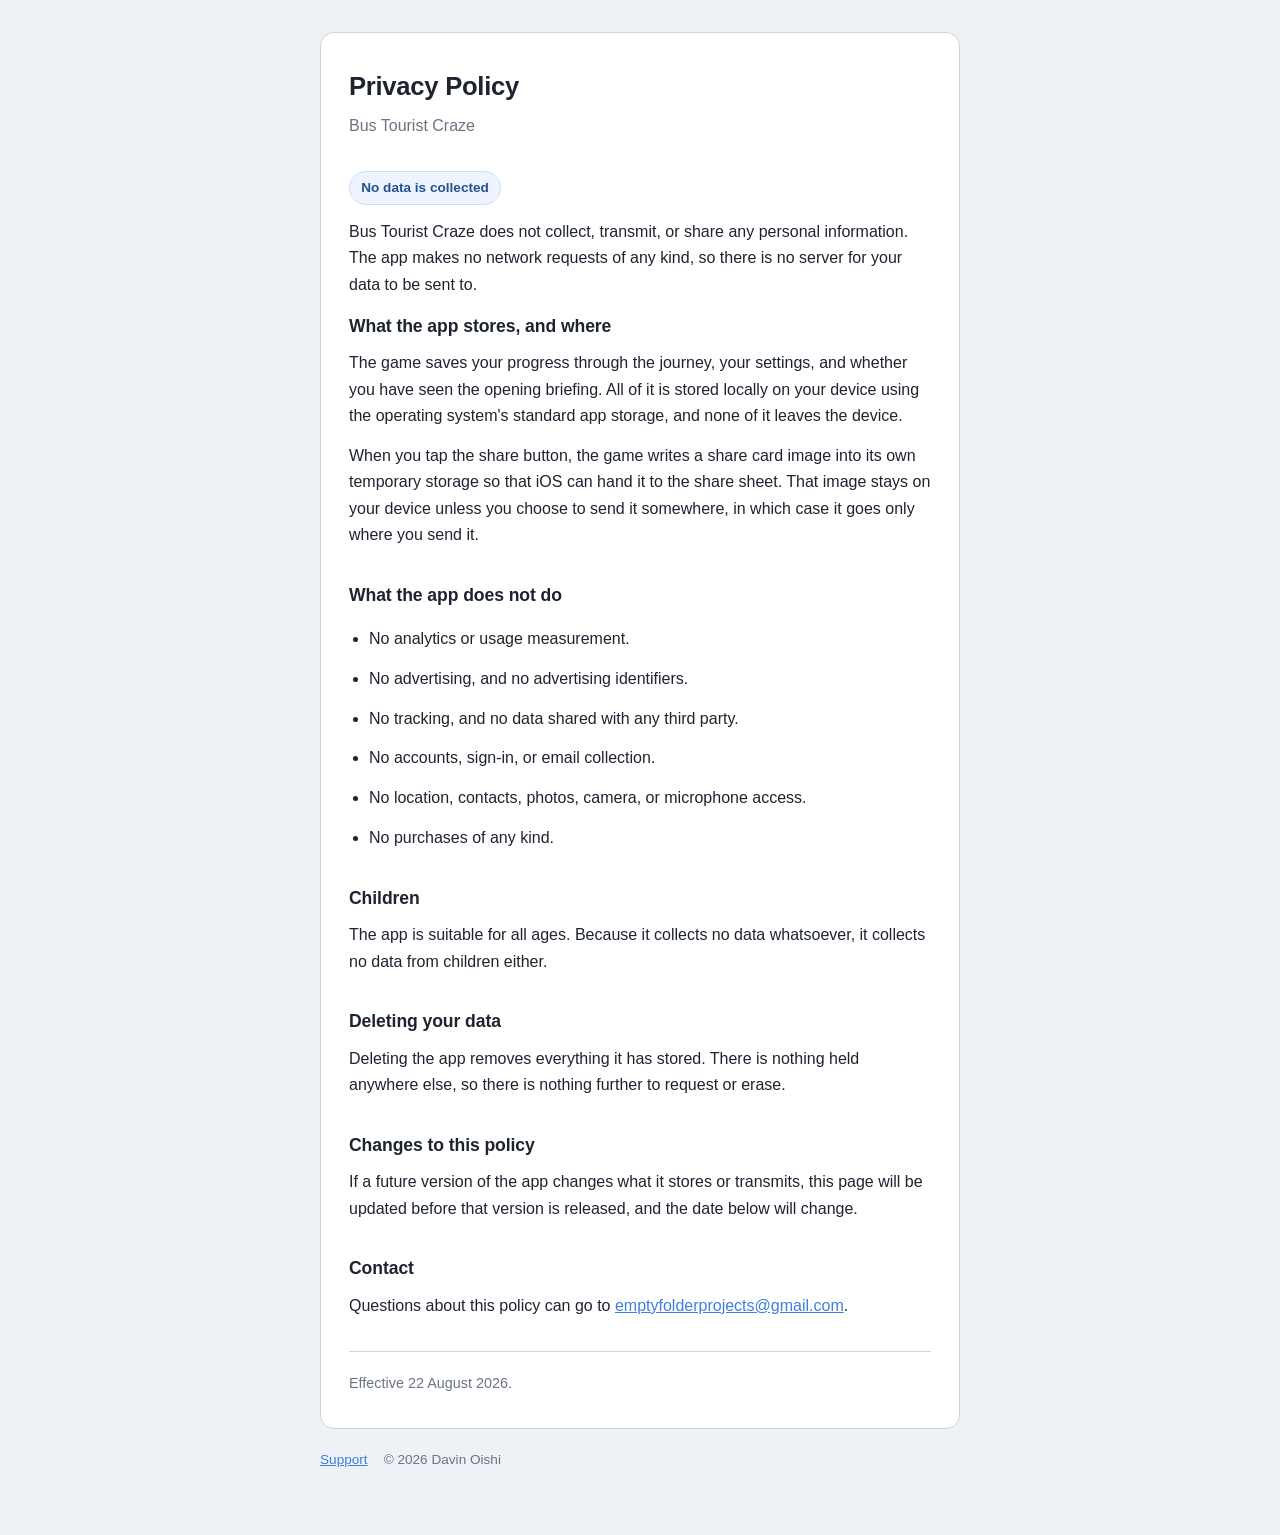
==== privacy.html @ 3d949810 "Support and privacy policy pages for Bus Tourist Craze" ====
<!DOCTYPE html>
<html lang="en">
<head>
<meta charset="utf-8">
<meta name="viewport" content="width=device-width, initial-scale=1">
<title>Bus Tourist Craze — Privacy Policy</title>
<meta name="description" content="Privacy policy for Bus Tourist Craze. No data is collected, and the app makes no network requests.">
<link rel="stylesheet" href="style.css">
</head>
<body>
<main>
  <header>
    <h1>Privacy Policy</h1>
    <p class="tagline">Bus Tourist Craze</p>
  </header>

  <p><span class="stamp">No data is collected</span></p>

  <p>
    Bus Tourist Craze does not collect, transmit, or share any personal
    information. The app makes no network requests of any kind, so there is no
    server for your data to be sent to.
  </p>

  <h2>What the app stores, and where</h2>
  <p>
    The game saves your progress through the journey, your settings, and whether
    you have seen the opening briefing. All of it is stored locally on your device
    using the operating system's standard app storage, and none of it leaves the
    device.
  </p>
  <p>
    When you tap the share button, the game writes a share card image into its own
    temporary storage so that iOS can hand it to the share sheet. That image stays
    on your device unless you choose to send it somewhere, in which case it goes
    only where you send it.
  </p>

  <h2>What the app does not do</h2>
  <ul>
    <li>No analytics or usage measurement.</li>
    <li>No advertising, and no advertising identifiers.</li>
    <li>No tracking, and no data shared with any third party.</li>
    <li>No accounts, sign-in, or email collection.</li>
    <li>No location, contacts, photos, camera, or microphone access.</li>
    <li>No purchases of any kind.</li>
  </ul>

  <h2>Children</h2>
  <p>
    The app is suitable for all ages. Because it collects no data whatsoever, it
    collects no data from children either.
  </p>

  <h2>Deleting your data</h2>
  <p>
    Deleting the app removes everything it has stored. There is nothing held
    anywhere else, so there is nothing further to request or erase.
  </p>

  <h2>Changes to this policy</h2>
  <p>
    If a future version of the app changes what it stores or transmits, this page
    will be updated before that version is released, and the date below will
    change.
  </p>

  <h2>Contact</h2>
  <p>
    Questions about this policy can go to
    <a href="mailto:emptyfolderprojects@gmail.com">emptyfolderprojects@gmail.com</a>.
  </p>

  <div class="updated">
    Effective 22 August 2026.
  </div>
</main>

<footer>
  <a href="index.html">Support</a>
  <span>© 2026 Davin Oishi</span>
</footer>
</body>
</html>
---- style.css ----
/* The game's own palette, from web/style.css, so the pages read as part of the
   same thing rather than a generic legal boilerplate page. */
:root {
  --bg: #eef1f6;
  --panel: #ffffff;
  --ink: #1d2430;
  --muted: #6b7482;
  --line: #cdd4de;
  --azure: #3d7fe0;
  --amber: #e8a72c;
}

* { box-sizing: border-box; }

body {
  margin: 0;
  padding: 2rem 1.25rem 4rem;
  background: var(--bg);
  color: var(--ink);
  font: 16px/1.65 -apple-system, BlinkMacSystemFont, "Segoe UI", Roboto,
        "Helvetica Neue", Arial, sans-serif;
  -webkit-text-size-adjust: 100%;
}

main {
  max-width: 40rem;
  margin: 0 auto;
  background: var(--panel);
  border: 1px solid var(--line);
  border-radius: 14px;
  padding: 2rem 1.75rem;
}

header { margin-bottom: 2rem; }

h1 {
  margin: 0 0 .35rem;
  font-size: 1.6rem;
  letter-spacing: -0.01em;
}

.tagline { margin: 0; color: var(--muted); }

h2 {
  margin: 2rem 0 .6rem;
  font-size: 1.1rem;
  letter-spacing: -0.005em;
}

h2:first-of-type { margin-top: 0; }

p, li { margin: 0 0 .85rem; }

ul { padding-left: 1.25rem; }

a { color: var(--azure); }

a:hover { text-decoration: none; }

.stamp {
  display: inline-block;
  padding: .3rem .7rem;
  border-radius: 999px;
  background: #eef4ff;
  border: 1px solid #cddffa;
  color: #24508f;
  font-size: .85rem;
  font-weight: 600;
}

footer {
  max-width: 40rem;
  margin: 1.25rem auto 0;
  color: var(--muted);
  font-size: .85rem;
  display: flex;
  gap: 1rem;
  flex-wrap: wrap;
}

.updated {
  margin-top: 2rem;
  padding-top: 1.25rem;
  border-top: 1px solid var(--line);
  color: var(--muted);
  font-size: .9rem;
}

@media (prefers-color-scheme: dark) {
  :root {
    --bg: #171b22;
    --panel: #1f242d;
    --ink: #e7ebf2;
    --muted: #9aa4b2;
    --line: #333c49;
  }
  .stamp { background: #1c2a42; border-color: #2c4468; color: #9ec2f7; }
  a { color: #7fb0f5; }
}
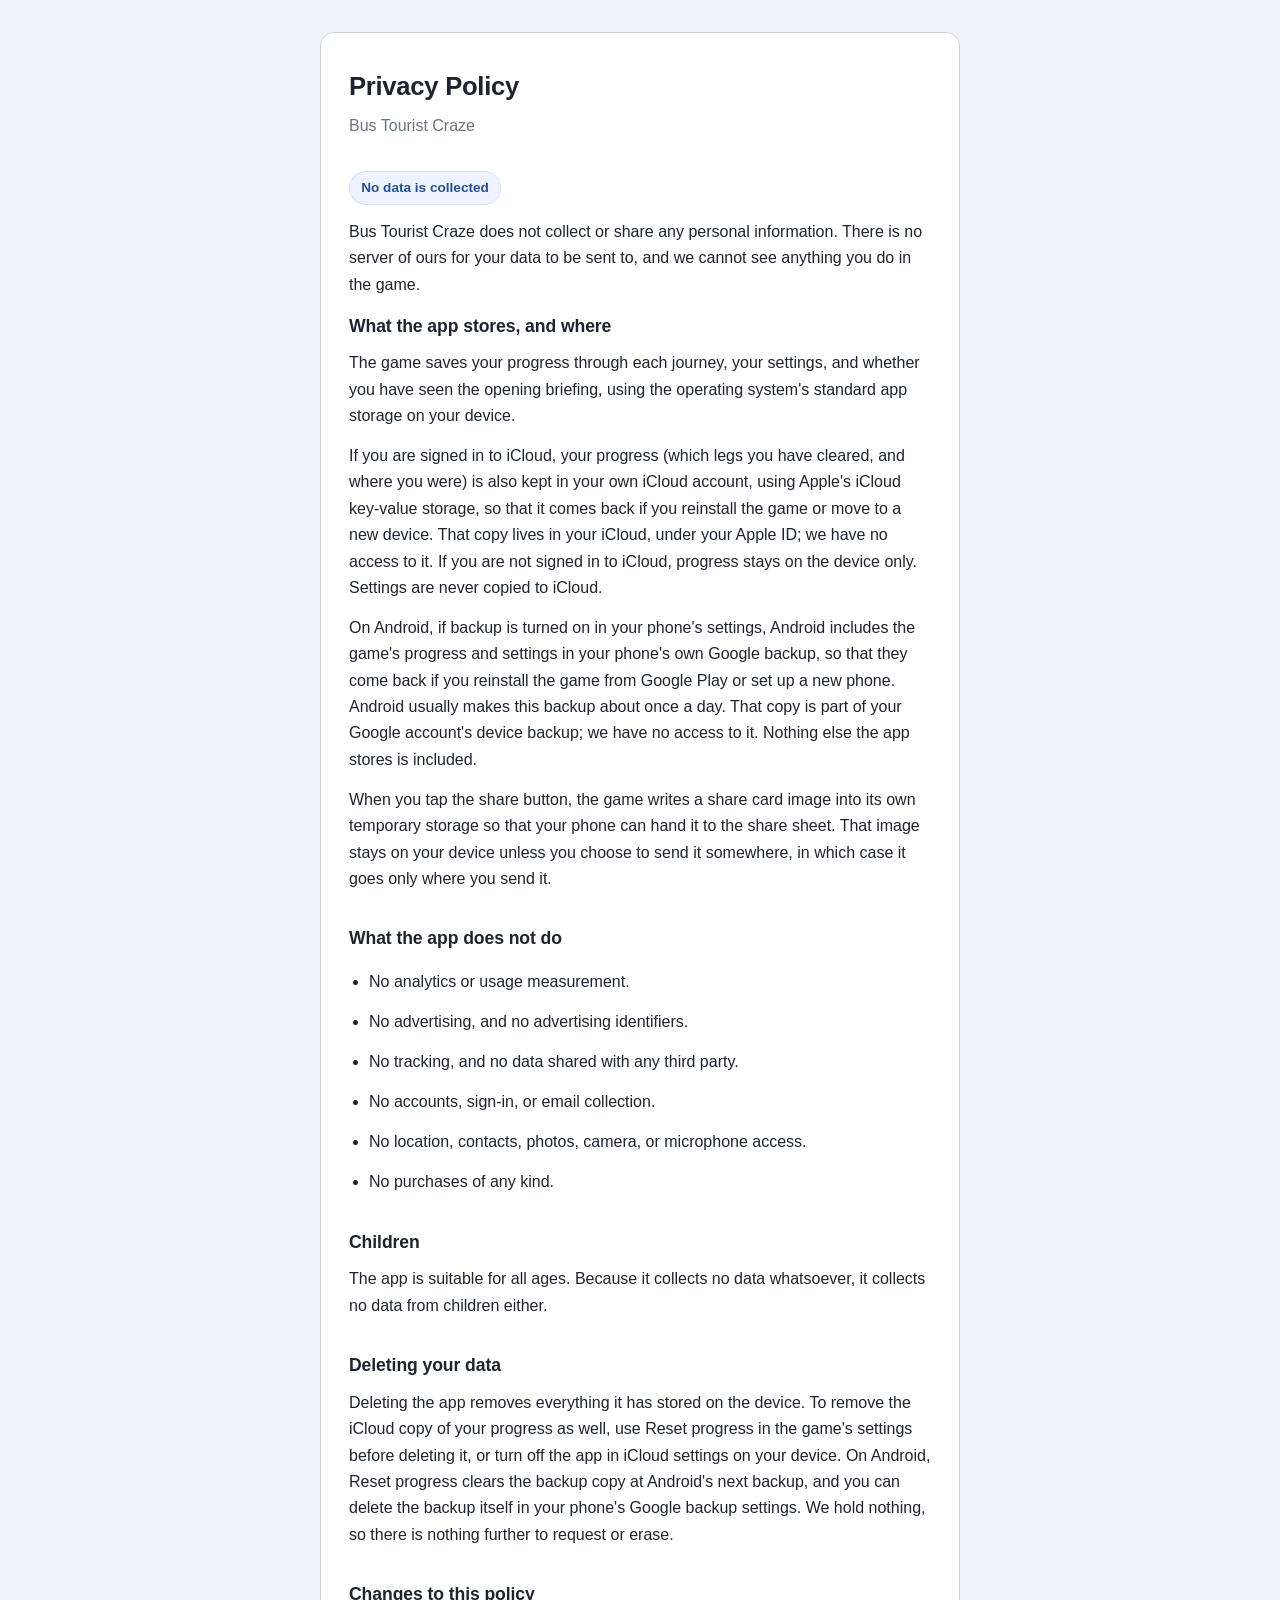
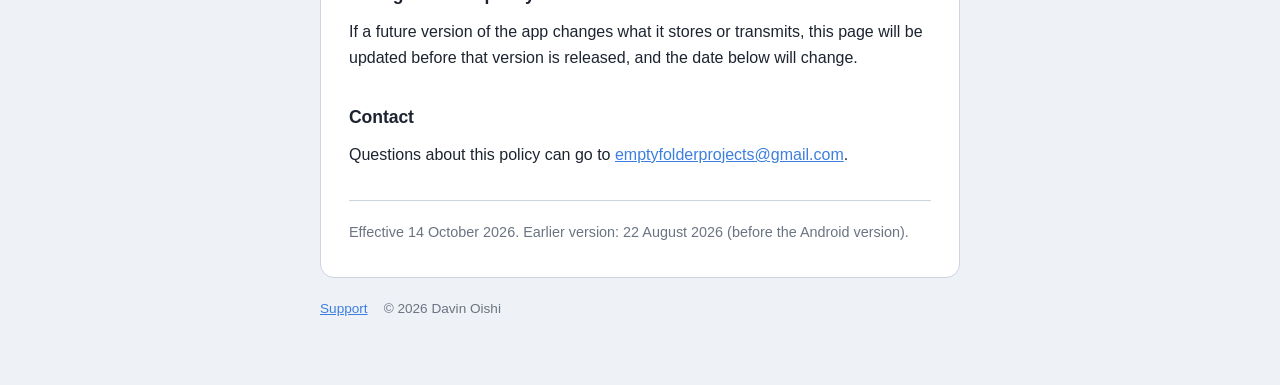
==== commit 07e67a67: "Privacy policy: iCloud backup (iOS 1.1) and Android backup Copied from the game repo's store/site/pr" ====
--- a/privacy.html
+++ b/privacy.html
@@ -4,7 +4,7 @@
 <meta charset="utf-8">
 <meta name="viewport" content="width=device-width, initial-scale=1">
 <title>Bus Tourist Craze — Privacy Policy</title>
-<meta name="description" content="Privacy policy for Bus Tourist Craze. No data is collected, and the app makes no network requests.">
+<meta name="description" content="Privacy policy for Bus Tourist Craze. No data is collected. Progress is kept on your device and, if you use iCloud or Android backup, in your own backup.">
 <link rel="stylesheet" href="style.css">
 </head>
 <body>
@@ -17,21 +17,36 @@
   <p><span class="stamp">No data is collected</span></p>
 
   <p>
-    Bus Tourist Craze does not collect, transmit, or share any personal
-    information. The app makes no network requests of any kind, so there is no
-    server for your data to be sent to.
+    Bus Tourist Craze does not collect or share any personal information. There
+    is no server of ours for your data to be sent to, and we cannot see anything
+    you do in the game.
   </p>
 
   <h2>What the app stores, and where</h2>
   <p>
-    The game saves your progress through the journey, your settings, and whether
-    you have seen the opening briefing. All of it is stored locally on your device
-    using the operating system's standard app storage, and none of it leaves the
-    device.
+    The game saves your progress through each journey, your settings, and whether
+    you have seen the opening briefing, using the operating system's standard app
+    storage on your device.
+  </p>
+  <p>
+    If you are signed in to iCloud, your progress (which legs you have cleared, and
+    where you were) is also kept in your own iCloud account, using Apple's iCloud
+    key-value storage, so that it comes back if you reinstall the game or move to a
+    new device. That copy lives in your iCloud, under your Apple ID; we have no
+    access to it. If you are not signed in to iCloud, progress stays on the device
+    only. Settings are never copied to iCloud.
+  </p>
+  <p>
+    On Android, if backup is turned on in your phone's settings, Android includes the
+    game's progress and settings in your phone's own Google backup, so that they come
+    back if you reinstall the game from Google Play or set up a new phone. Android
+    usually makes this backup about once a day. That copy is part of your Google
+    account's device backup; we have no access to it. Nothing else the app stores is
+    included.
   </p>
   <p>
     When you tap the share button, the game writes a share card image into its own
-    temporary storage so that iOS can hand it to the share sheet. That image stays
+    temporary storage so that your phone can hand it to the share sheet. That image stays
     on your device unless you choose to send it somewhere, in which case it goes
     only where you send it.
   </p>
@@ -54,8 +69,12 @@
 
   <h2>Deleting your data</h2>
   <p>
-    Deleting the app removes everything it has stored. There is nothing held
-    anywhere else, so there is nothing further to request or erase.
+    Deleting the app removes everything it has stored on the device. To remove the
+    iCloud copy of your progress as well, use Reset progress in the game's
+    settings before deleting it, or turn off the app in iCloud settings on your
+    device. On Android, Reset progress clears the backup copy at Android's next
+    backup, and you can delete the backup itself in your phone's Google backup
+    settings. We hold nothing, so there is nothing further to request or erase.
   </p>
 
   <h2>Changes to this policy</h2>
@@ -72,7 +91,7 @@
   </p>
 
   <div class="updated">
-    Effective 22 August 2026.
+    Effective 14 October 2026. Earlier version: 22 August 2026 (before the Android version).
   </div>
 </main>
 
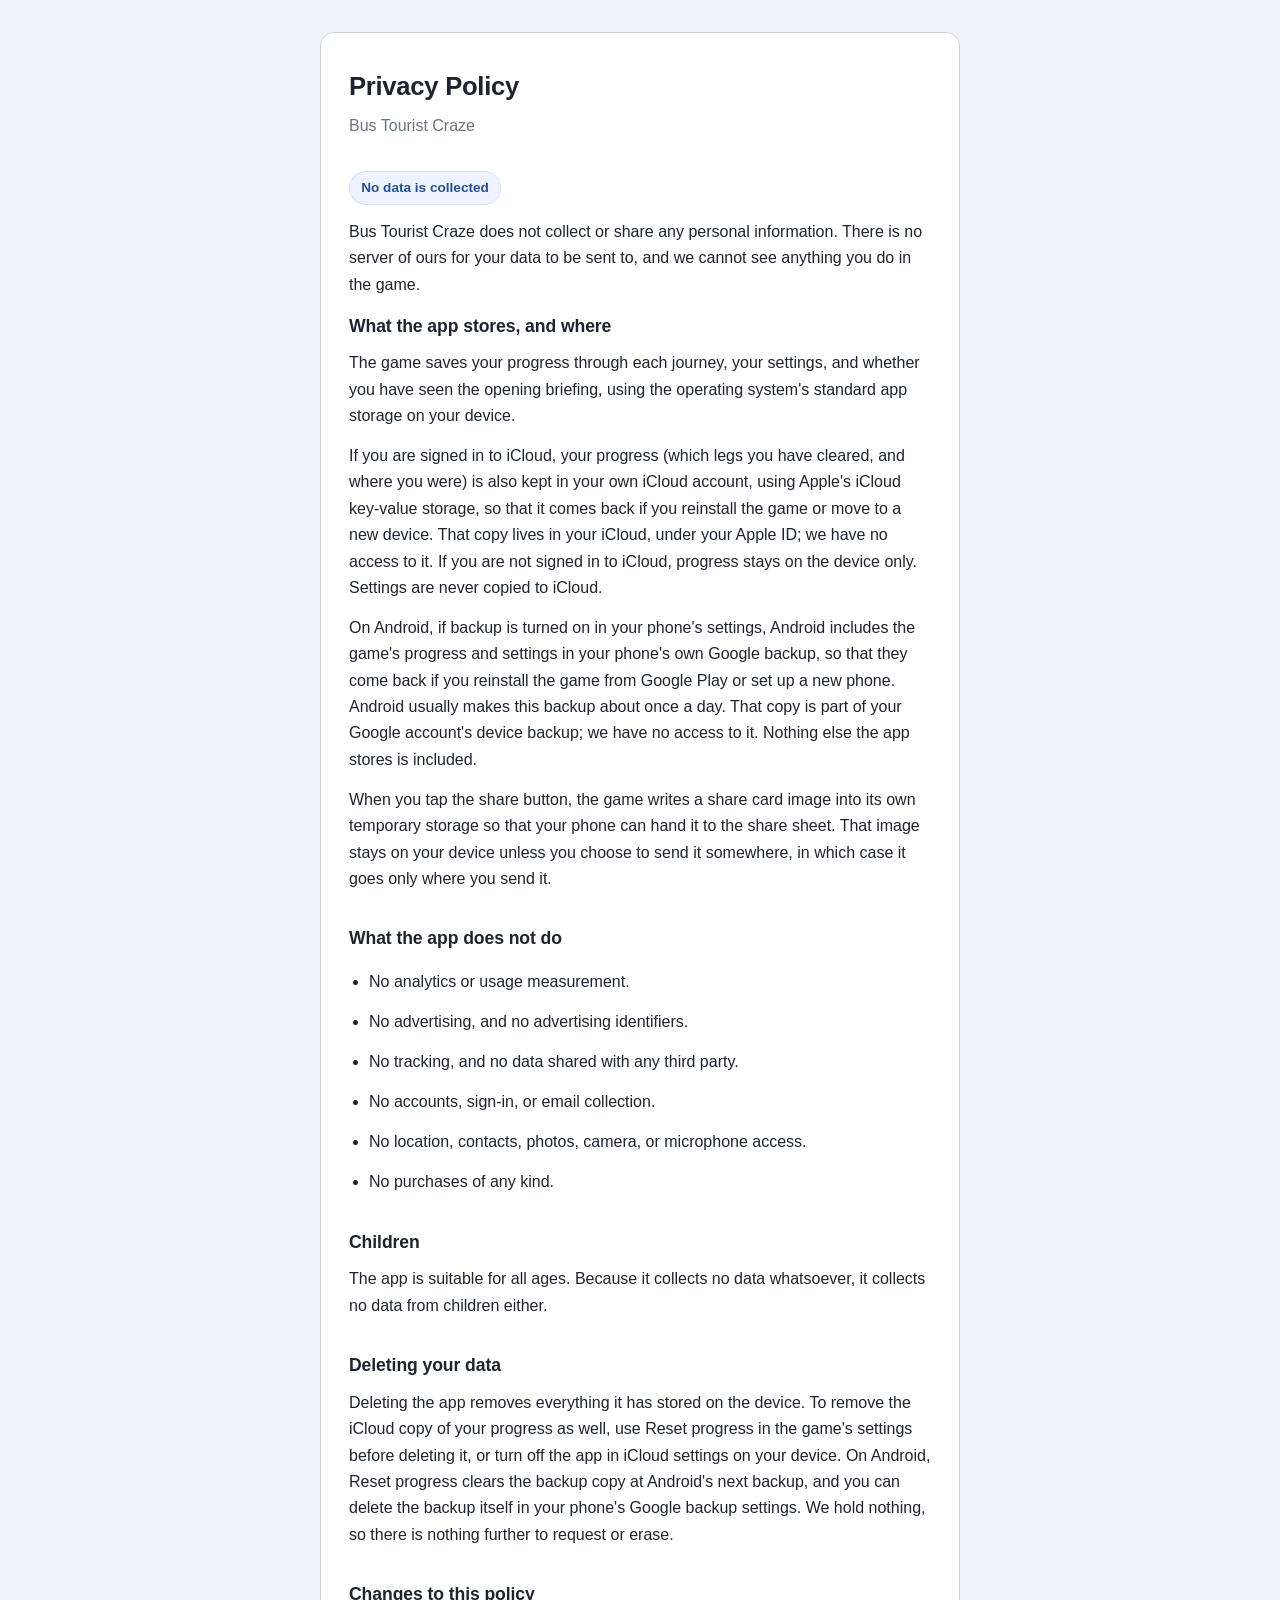
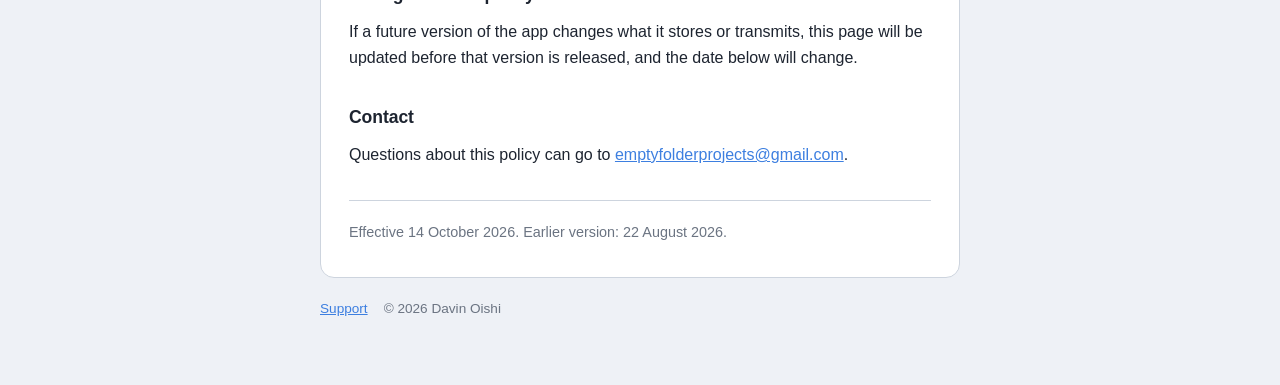
==== commit 5faa1c6a: "Date line: the earlier version predates iCloud too, not just Android Co-Authored-By: Claude Opus 5.5" ====
--- a/privacy.html
+++ b/privacy.html
@@ -91,7 +91,7 @@
   </p>
 
   <div class="updated">
-    Effective 14 October 2026. Earlier version: 22 August 2026 (before the Android version).
+    Effective 14 October 2026. Earlier version: 22 August 2026.
   </div>
 </main>
 
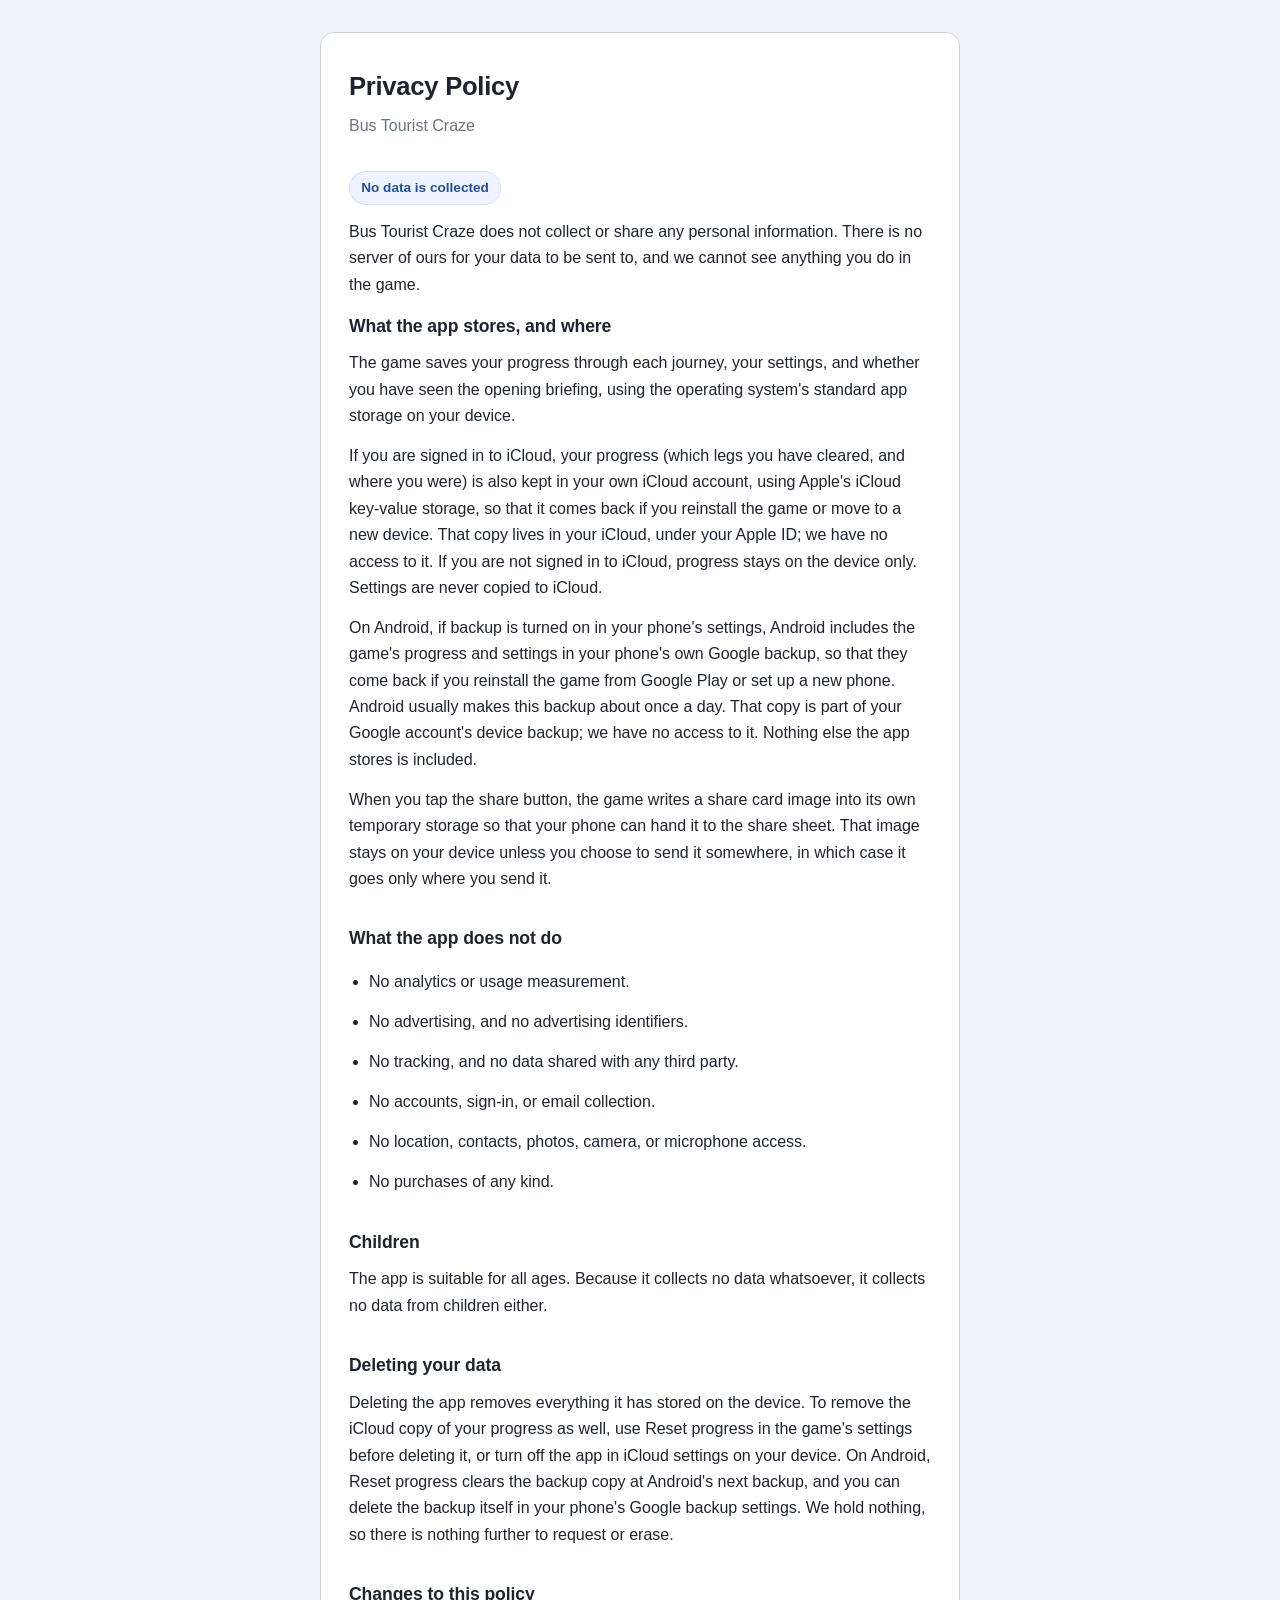
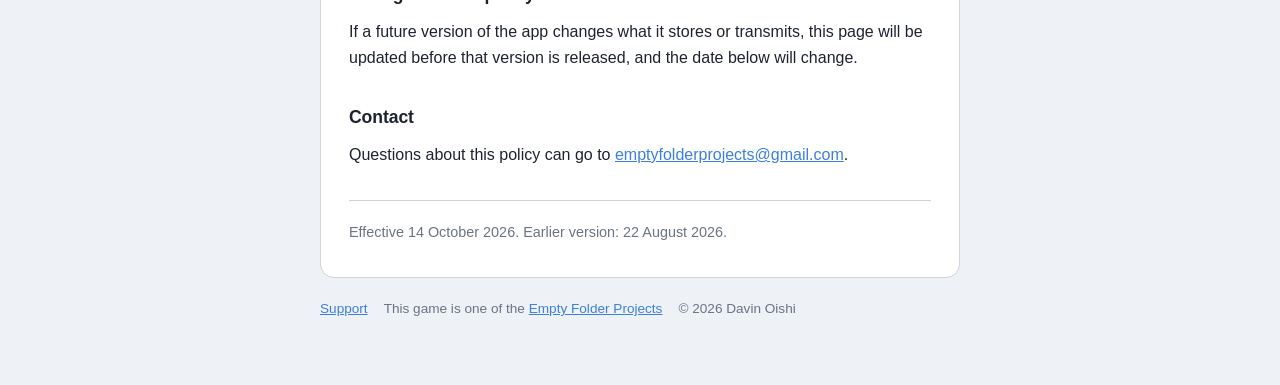
==== commit a7ff75af: "Footer: link Empty Folder Projects" ====
--- a/privacy.html
+++ b/privacy.html
@@ -97,6 +97,7 @@
 
 <footer>
   <a href="index.html">Support</a>
+  <span>This game is one of the <a href="https://emptyfolderprojects.ca">Empty Folder Projects</a></span>
   <span>© 2026 Davin Oishi</span>
 </footer>
 </body>
